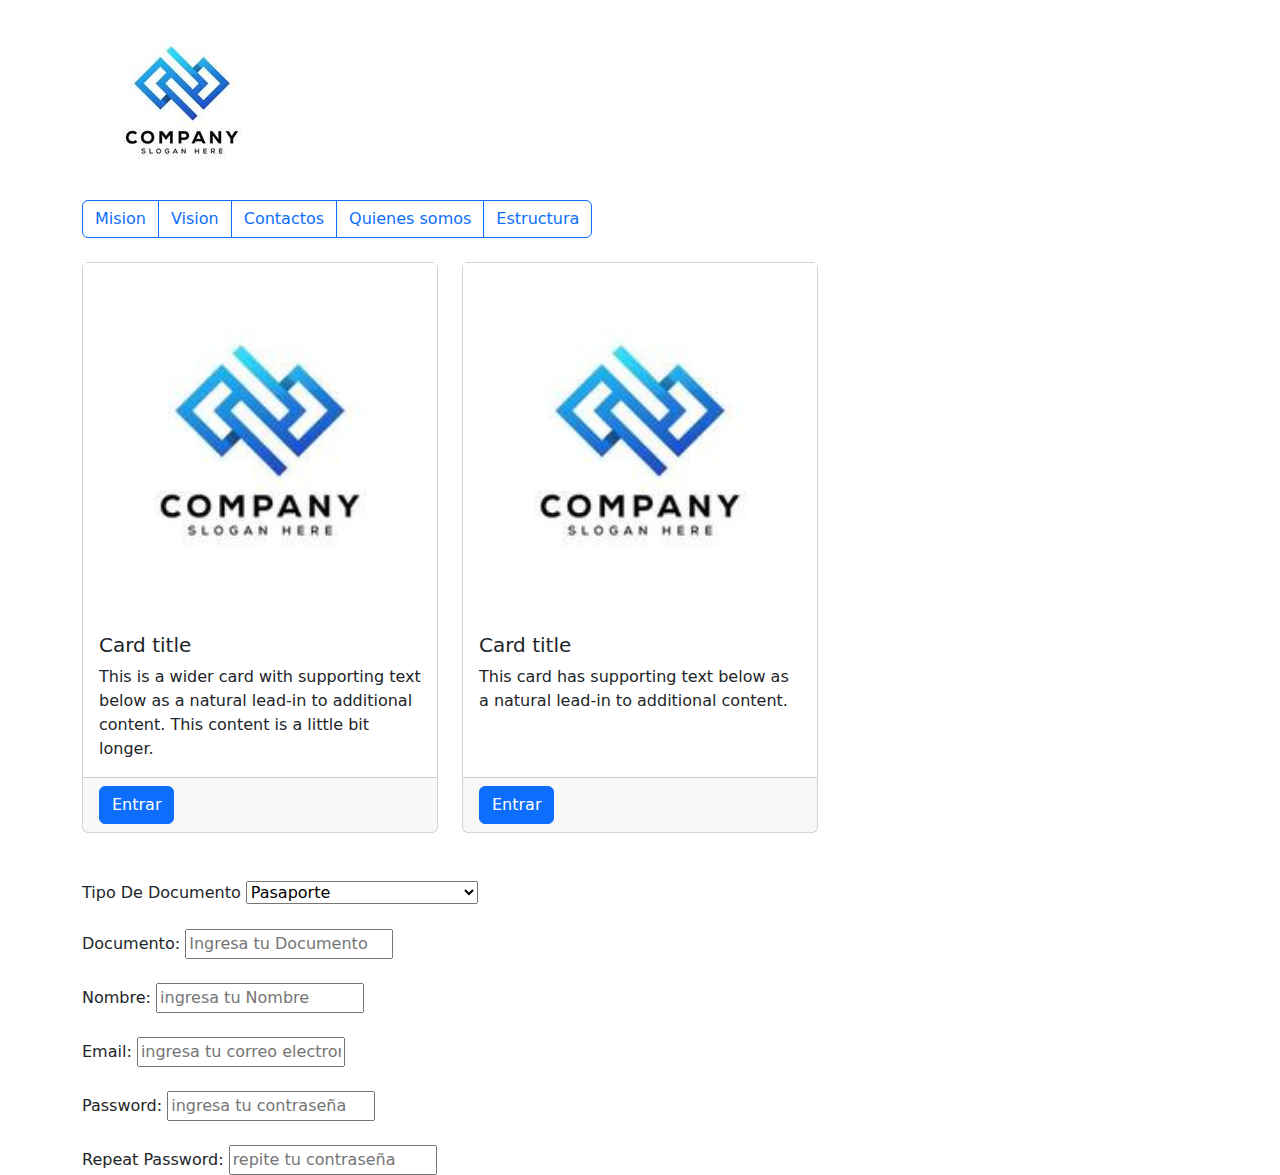
==== Talleres/07-09-2024/index.html @ 8fe66a82 "nueva actividad" ====
<!DOCTYPE html>
<html lang="en">
<head>
    <link href="https://cdn.jsdelivr.net/npm/bootstrap@5.3.3/dist/css/bootstrap.min.css" rel="stylesheet" integrity="sha384-QWTKZyjpPEjISv5WaRU9OFeRpok6YctnYmDr5pNlyT2bRjXh0JMhjY6hW+ALEwIH" crossorigin="anonymous">
    <script src="https://cdn.jsdelivr.net/npm/bootstrap@5.3.3/dist/js/bootstrap.bundle.min.js" integrity="sha384-YvpcrYf0tY3lHB60NNkmXc5s9fDVZLESaAA55NDzOxhy9GkcIdslK1eN7N6jIeHz" crossorigin="anonymous"></script>
    <meta charset="UTF-8">
    <meta name="viewport" content="width=device-width, initial-scale=1.0">
    <title>Actividad</title>
</head>
<body>
    <div class="container">
        <div>
                <img src="./imagenes random/img empresa.jpg" alt="Logo">
         </div>
        <div class="btn-group" role="group" aria-label="Basic outlined example">
            <button type="button" class="btn btn-outline-primary">Mision</button>
            <button type="button" class="btn btn-outline-primary">Vision</button>
            <button type="button" class="btn btn-outline-primary">Contactos</button>
            <button type="button" class="btn btn-outline-primary">Quienes somos</button>
            <button type="button" class="btn btn-outline-primary">Estructura</button>
        </div>
        <br><br>
        <div class="row row-cols-1 row-cols-md-3 g-4">
            <div class="col">
                <div class="card h-100">
                <img src="./imagenes random/img empresa.jpg" class="center" alt="...">
                <div class="card-body">
                  <h5 class="card-title">Card title</h5>
                  <p class="card-text">This is a wider card with supporting text below as a natural lead-in to additional content. This content is a little bit longer.</p>
                </div>
                <div class="card-footer">
                    <button type="button" class="btn btn-primary">Entrar</button>
                </div>
              </div>
            </div>
            <div class="col">
                <div class="card h-100">
                <img src="./imagenes random/img empresa.jpg" class="center" alt="...">
                <div class="card-body">
                    <h5 class="card-title">Card title</h5>
                    <p class="card-text">This card has supporting text below as a natural lead-in to additional content.</p>
                </div>
                <div class="card-footer">
                    <button type="button" class="btn btn-primary">Entrar</button>
                </div>
              </div>
            </div>
        </div>
        <br><br>
        <div class="body_form">
            <div class="row_form">
                <label for="" class="label_form">Tipo De Documento</label>
                <select name="Tipo de Documento" class="label_form">
                    <option value="Pasaporte">Pasaporte</option>
                    <option value="Credencial">Credencial</option>
                    <option value="Cédula">Cédula</option>
                    <option value="Cartilla">Cartilla del Servicio Militar</option>
                </select>
            </div>
            <br>
            <div class="row_form">
                <label for=""class="label_form">Documento:</label>
                <input type="number" class="input_form" placeholder="Ingresa tu Documento">
            </div>
            <br>
            <div class="row_form">
                <label for=""class="label_form">Nombre:</label>
                <input type="text" class="input_form" placeholder="ingresa tu Nombre">
            </div>
            <br>
            <div class="row_form">
                <label for=""class="label_form">Email:</label>
                <input type="email" class="input_form" placeholder="ingresa tu correo electronico">
            </div>
            <br>
            <div class="row_form">
                <label for=""class="label_form">Password:</label>
                <input type="password" class="input_form" placeholder="ingresa tu contraseña">
            </div>
            <br>
            <div class="row_form">
                <label for=""class="label_form">Repeat Password:</label>
                <input type="password" class="input_form" placeholder="repite tu contraseña">
            </div>
         </div>
    </div>
</body>
</html>
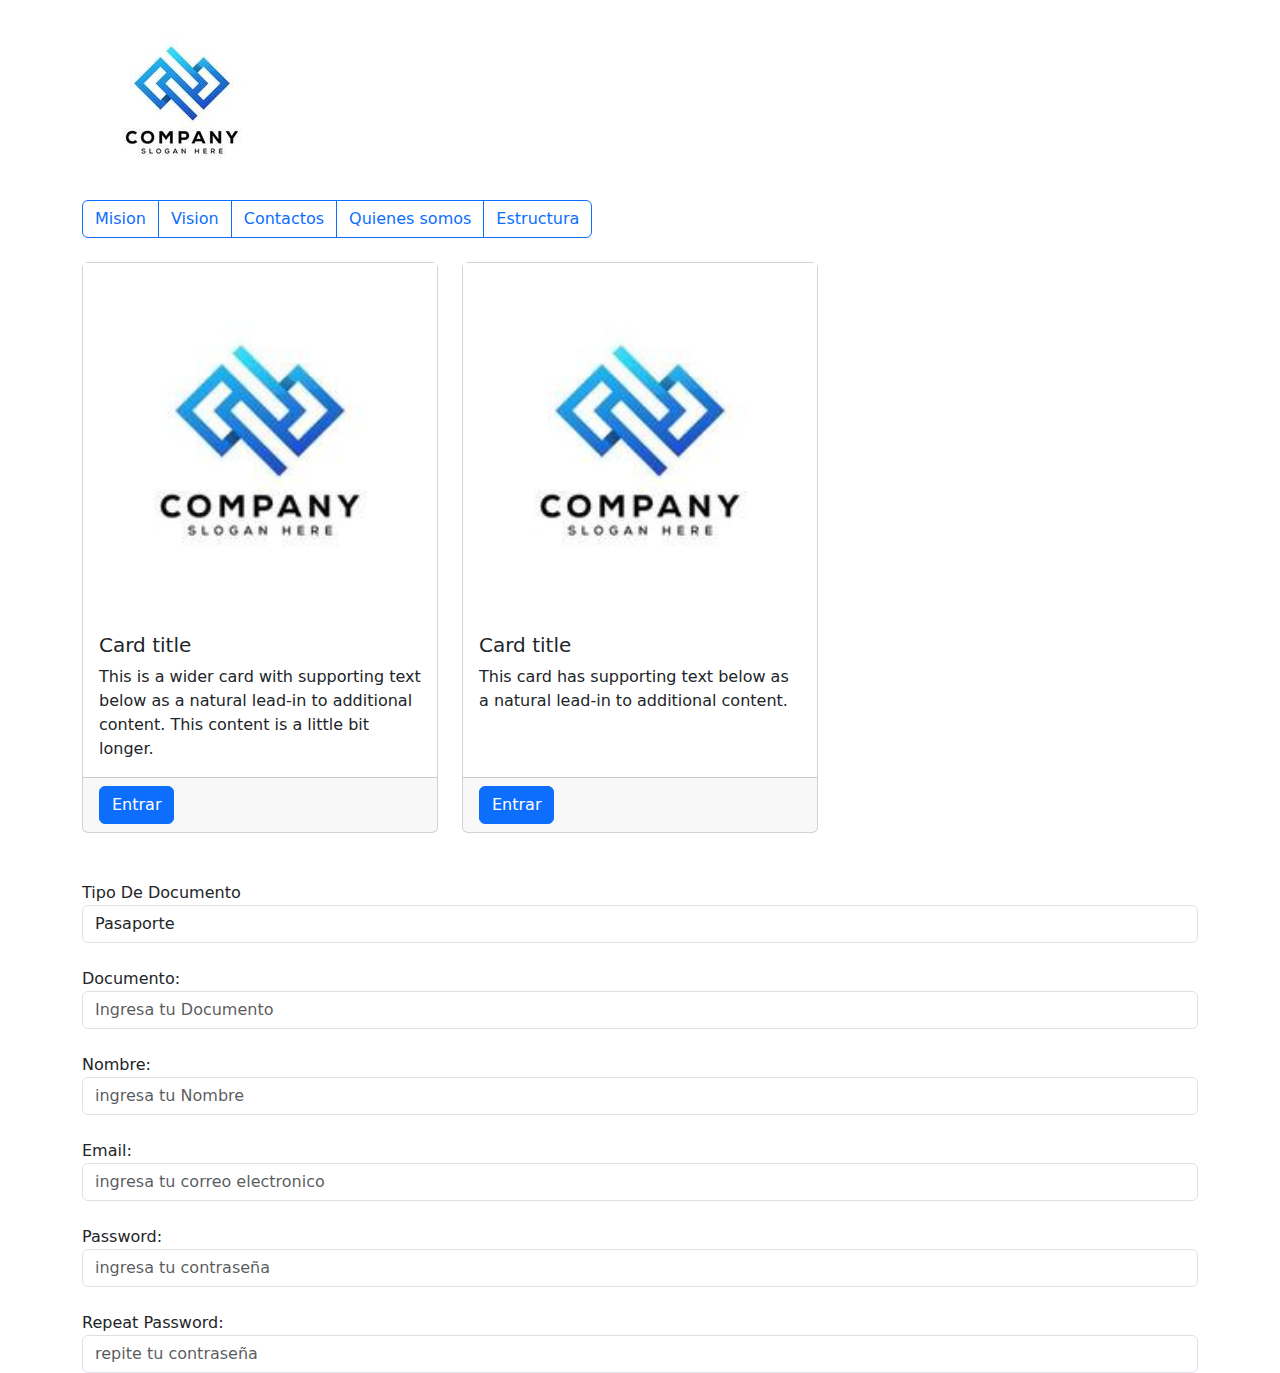
==== commit fdd4fe93: "nueva actividad" ====
--- a/Talleres/07-09-2024/index.html
+++ b/Talleres/07-09-2024/index.html
@@ -50,7 +50,7 @@
         <div class="body_form">
             <div class="row_form">
                 <label for="" class="label_form">Tipo De Documento</label>
-                <select name="Tipo de Documento" class="label_form">
+                <select name="Tipo de Documento" class="form-control">
                     <option value="Pasaporte">Pasaporte</option>
                     <option value="Credencial">Credencial</option>
                     <option value="Cédula">Cédula</option>
@@ -60,27 +60,27 @@
             <br>
             <div class="row_form">
                 <label for=""class="label_form">Documento:</label>
-                <input type="number" class="input_form" placeholder="Ingresa tu Documento">
+                <input type="number" class="form-control" placeholder="Ingresa tu Documento">
             </div>
             <br>
             <div class="row_form">
                 <label for=""class="label_form">Nombre:</label>
-                <input type="text" class="input_form" placeholder="ingresa tu Nombre">
+                <input type="text" class="form-control" placeholder="ingresa tu Nombre">
             </div>
             <br>
             <div class="row_form">
                 <label for=""class="label_form">Email:</label>
-                <input type="email" class="input_form" placeholder="ingresa tu correo electronico">
+                <input type="email" class="form-control" placeholder="ingresa tu correo electronico">
             </div>
             <br>
             <div class="row_form">
                 <label for=""class="label_form">Password:</label>
-                <input type="password" class="input_form" placeholder="ingresa tu contraseña">
+                <input type="password" class="form-control" placeholder="ingresa tu contraseña">
             </div>
             <br>
             <div class="row_form">
                 <label for=""class="label_form">Repeat Password:</label>
-                <input type="password" class="input_form" placeholder="repite tu contraseña">
+                <input type="password" class="form-control" placeholder="repite tu contraseña">
             </div>
          </div>
     </div>
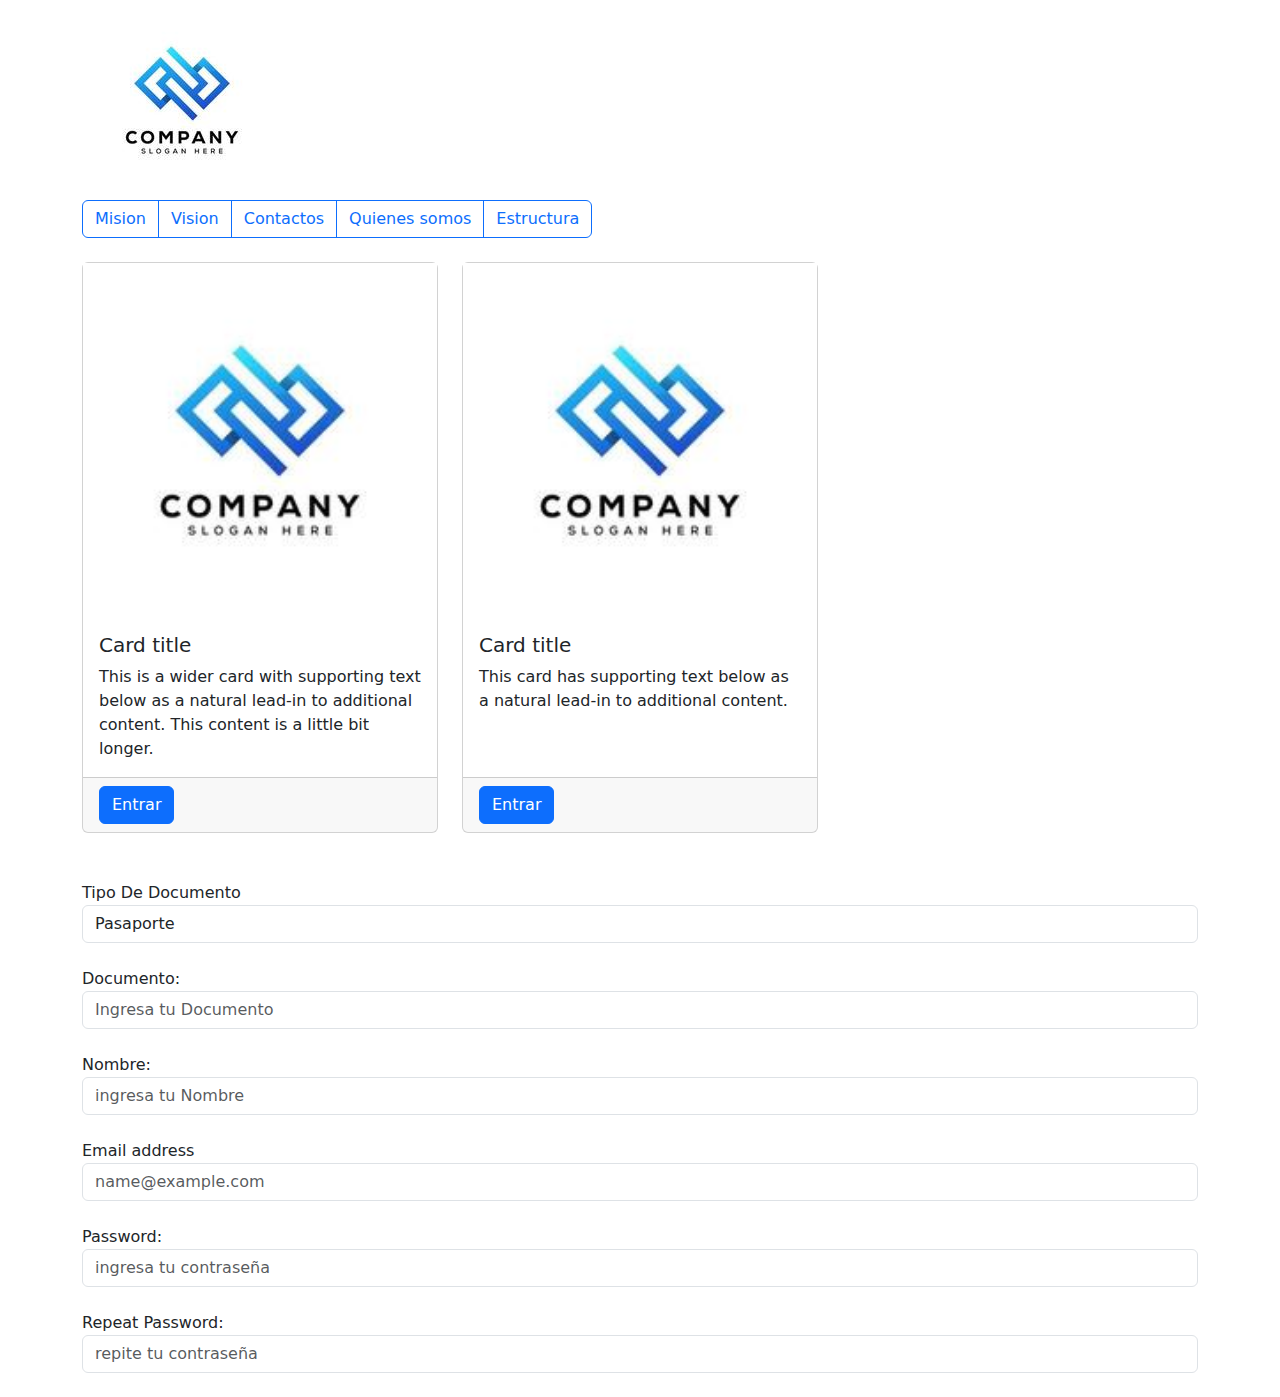
==== commit 539f618b: "Actividad 2" ====
--- a/Talleres/07-09-2024/index.html
+++ b/Talleres/07-09-2024/index.html
@@ -10,7 +10,7 @@
 <body>
     <div class="container">
         <div>
-                <img src="./imagenes random/img empresa.jpg" alt="Logo">
+                <img src="./Imagen/img empresa.jpg" alt="Logo">
          </div>
         <div class="btn-group" role="group" aria-label="Basic outlined example">
             <button type="button" class="btn btn-outline-primary">Mision</button>
@@ -23,7 +23,7 @@
         <div class="row row-cols-1 row-cols-md-3 g-4">
             <div class="col">
                 <div class="card h-100">
-                <img src="./imagenes random/img empresa.jpg" class="center" alt="...">
+                <img src="./Imagen/img empresa.jpg" class="center" alt="...">
                 <div class="card-body">
                   <h5 class="card-title">Card title</h5>
                   <p class="card-text">This is a wider card with supporting text below as a natural lead-in to additional content. This content is a little bit longer.</p>
@@ -35,7 +35,7 @@
             </div>
             <div class="col">
                 <div class="card h-100">
-                <img src="./imagenes random/img empresa.jpg" class="center" alt="...">
+                <img src="./Imagen/img empresa.jpg" class="center" alt="...">
                 <div class="card-body">
                     <h5 class="card-title">Card title</h5>
                     <p class="card-text">This card has supporting text below as a natural lead-in to additional content.</p>
@@ -69,8 +69,8 @@
             </div>
             <br>
             <div class="row_form">
-                <label for=""class="label_form">Email:</label>
-                <input type="email" class="form-control" placeholder="ingresa tu correo electronico">
+                <label for="floatingInput">Email address</label>
+                <input type="email" class="form-control" id="floatingInput" placeholder="name@example.com">
             </div>
             <br>
             <div class="row_form">
@@ -82,6 +82,7 @@
                 <label for=""class="label_form">Repeat Password:</label>
                 <input type="password" class="form-control" placeholder="repite tu contraseña">
             </div>
+            <br>
          </div>
     </div>
 </body>
